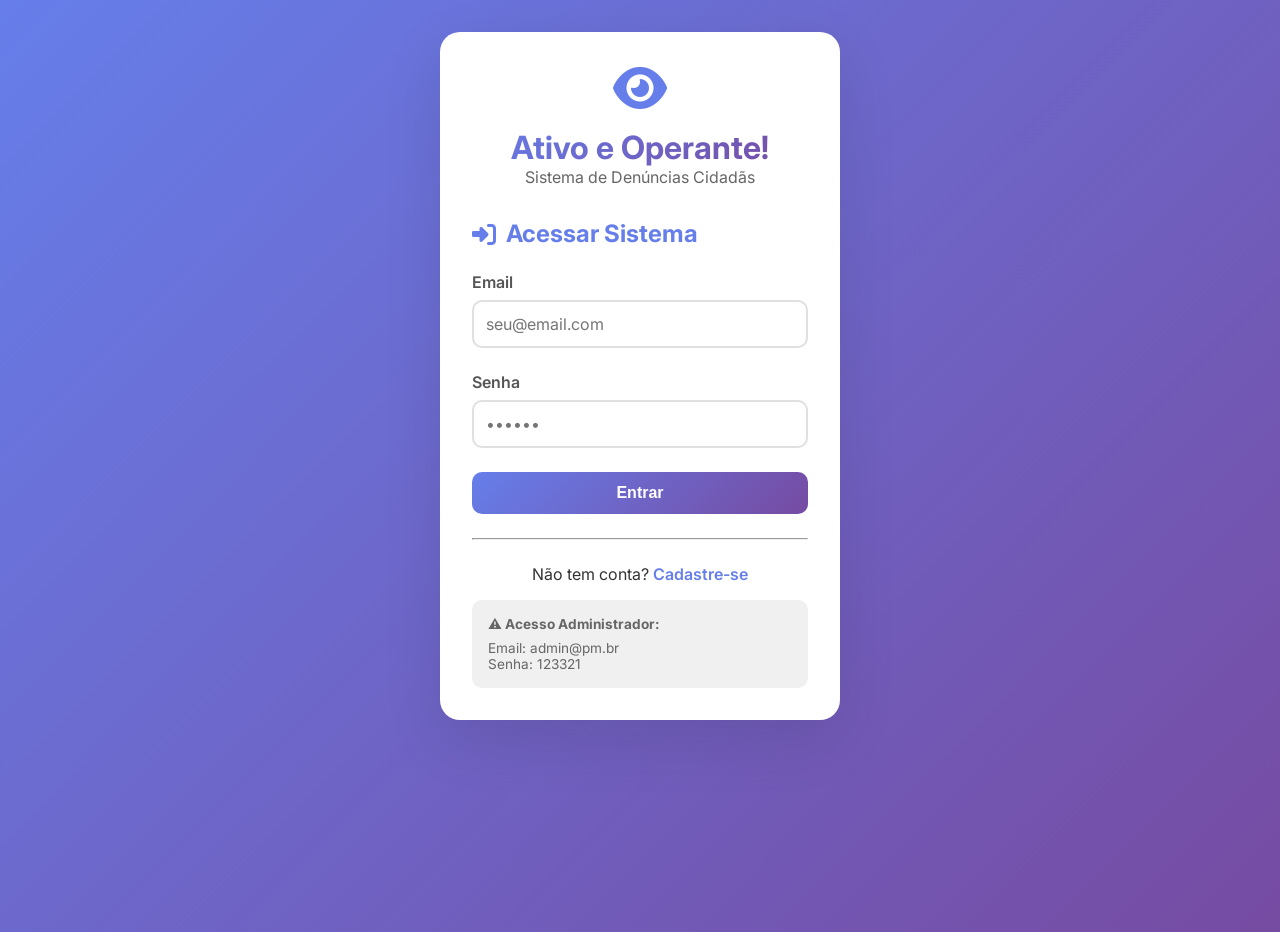
==== src/main/resources/static/admin.html @ 414731d9 "feat: criação do front bem cru, preciso de validações dos campos e adição de fotos ao cadastrar denú" ====
<!DOCTYPE html>
<html lang="pt-BR">
<head>
    <meta charset="UTF-8">
    <meta name="viewport" content="width=device-width, initial-scale=1.0">
    <title>Ativo e Operante! - Área Administrativa</title>
    <link href="https://fonts.googleapis.com/css2?family=Inter:wght@300;400;500;600;700;800&display=swap" rel="stylesheet">
    <link rel="stylesheet" href="https://cdnjs.cloudflare.com/ajax/libs/font-awesome/6.4.0/css/all.min.css">
    <link rel="stylesheet" href="css/style.css">
</head>
<body>
<div class="header">
    <div class="nav-container">
        <div class="logo">
            <i class="fas fa-eye"></i>
            <span>Ativo e Operante! - Administrador</span>
        </div>
        <div class="nav-links">
            <a onclick="mostrarSecaoAdmin('denuncias')">Denúncias</a>
            <a onclick="mostrarSecaoAdmin('orgaos')">Órgãos</a>
            <a onclick="mostrarSecaoAdmin('tipos')">Tipos de Problemas</a>
            <button class="btn-logout" onclick="logout()">Sair</button>
        </div>
    </div>
</div>

<div class="container">
    <div id="globalAlert" class="alert"></div>
    <div id="loading" class="loading hidden"><i class="fas fa-spinner"></i> Carregando...</div>

    <!-- Estatísticas -->
    <div class="stats-grid" id="statsGrid"></div>

    <!-- Todas Denúncias -->
    <div id="secaoAdminDenuncias" class="secao-admin">
        <div class="card">
            <h2><i class="fas fa-database"></i> Todas as Denúncias</h2>
            <div id="todasDenunciasList"></div>
        </div>
    </div>

    <!-- Órgãos -->
    <div id="secaoAdminOrgaos" class="secao-admin hidden">
        <div class="card">
            <h2><i class="fas fa-building"></i> Gerenciar Órgãos</h2>
            <form id="formOrgao">
                <div class="form-group">
                    <label>Nome do Órgão</label>
                    <input type="text" id="orgaoNome" required>
                </div>
                <button type="submit" class="btn-primary">Adicionar Órgão</button>
            </form>
            <hr style="margin: 2rem 0;">
            <div id="orgaosList"></div>
        </div>
    </div>

    <!-- Tipos de Problema -->
    <div id="secaoAdminTipos" class="secao-admin hidden">
        <div class="card">
            <h2><i class="fas fa-tags"></i> Gerenciar Tipos de Problema</h2>
            <form id="formTipo">
                <div class="form-group">
                    <label>Nome do Tipo</label>
                    <input type="text" id="tipoNome" required>
                </div>
                <button type="submit" class="btn-primary">Adicionar Tipo</button>
            </form>
            <hr style="margin: 2rem 0;">
            <div id="tiposList"></div>
        </div>
    </div>
</div>

<script src="js/utils.js"></script>
<script src="js/api.js"></script>
<script src="js/auth.js"></script>
<script src="js/admin.js"></script>
<script>
    // Verificar autenticação
    const savedToken = localStorage.getItem('token');
    const savedEmail = localStorage.getItem('userEmail');

    if (!savedToken || !savedEmail) {
        window.location.href = 'index.html';
    } else if (savedEmail !== 'admin@pm.br') {
        window.location.href = 'cidadao.html';
    } else {
        authToken = savedToken;
        userEmail = savedEmail;
        userNivel = 'administrador';
        carregarDashboardAdmin();
    }
</script>
</body>
</html>
---- src/main/resources/static/css/style.css ----
* {
    margin: 0;
    padding: 0;
    box-sizing: border-box;
}

body {
    font-family: 'Inter', sans-serif;
    background: linear-gradient(135deg, #667eea 0%, #764ba2 100%);
    min-height: 100vh;
    color: #333;
}

/* Header */
.header {
    background: white;
    box-shadow: 0 2px 10px rgba(0,0,0,0.1);
    position: sticky;
    top: 0;
    z-index: 1000;
}

.nav-container {
    max-width: 1200px;
    margin: 0 auto;
    padding: 1rem 2rem;
    display: flex;
    justify-content: space-between;
    align-items: center;
}

.logo {
    display: flex;
    align-items: center;
    gap: 10px;
    font-size: 1.5rem;
    font-weight: 800;
    background: linear-gradient(135deg, #667eea 0%, #764ba2 100%);
    -webkit-background-clip: text;
    -webkit-text-fill-color: transparent;
    background-clip: text;
}

.logo i {
    font-size: 2rem;
    background: none;
    -webkit-text-fill-color: #667eea;
}

.nav-links {
    display: flex;
    gap: 2rem;
    align-items: center;
}

.nav-links a {
    text-decoration: none;
    color: #666;
    font-weight: 500;
    transition: color 0.3s;
    cursor: pointer;
}

.nav-links a:hover {
    color: #667eea;
}

.btn-logout {
    background: #f44336;
    color: white;
    border: none;
    padding: 0.5rem 1rem;
    border-radius: 8px;
    cursor: pointer;
    font-weight: 600;
    transition: transform 0.2s;
}

.btn-logout:hover {
    transform: translateY(-2px);
}

/* Container Principal */
.container {
    max-width: 1200px;
    margin: 2rem auto;
    padding: 0 2rem;
}

/* Cards e Forms */
.card {
    background: white;
    border-radius: 20px;
    padding: 2rem;
    box-shadow: 0 20px 60px rgba(0,0,0,0.1);
    margin-bottom: 2rem;
}

.card h2 {
    color: #667eea;
    margin-bottom: 1.5rem;
    display: flex;
    align-items: center;
    gap: 10px;
}

.form-group {
    margin-bottom: 1.5rem;
}

label {
    display: block;
    margin-bottom: 0.5rem;
    font-weight: 600;
    color: #555;
}

input, select, textarea {
    width: 100%;
    padding: 0.75rem;
    border: 2px solid #e0e0e0;
    border-radius: 10px;
    font-size: 1rem;
    transition: border-color 0.3s;
    font-family: 'Inter', sans-serif;
}

input:focus, select:focus, textarea:focus {
    outline: none;
    border-color: #667eea;
}

textarea {
    resize: vertical;
    min-height: 100px;
}

.btn-primary {
    background: linear-gradient(135deg, #667eea 0%, #764ba2 100%);
    color: white;
    border: none;
    padding: 0.75rem 1.5rem;
    border-radius: 10px;
    font-size: 1rem;
    font-weight: 600;
    cursor: pointer;
    transition: transform 0.2s;
}

.btn-primary:hover {
    transform: translateY(-2px);
}

.btn-danger {
    background: #f44336;
    color: white;
    border: none;
    padding: 0.5rem 1rem;
    border-radius: 8px;
    cursor: pointer;
    font-size: 0.9rem;
    transition: transform 0.2s;
}

.btn-danger:hover {
    transform: translateY(-2px);
}

.btn-info {
    background: #2196F3;
    color: white;
    border: none;
    padding: 0.5rem 1rem;
    border-radius: 8px;
    cursor: pointer;
    font-size: 0.9rem;
    transition: transform 0.2s;
}

.btn-info:hover {
    transform: translateY(-2px);
}

.btn-secondary {
    background: #6c757d;
    color: white;
    border: none;
    padding: 0.5rem 1rem;
    border-radius: 8px;
    cursor: pointer;
    font-size: 0.9rem;
    transition: transform 0.2s;
}

/* Grid de Denúncias */
.denuncias-grid {
    display: grid;
    grid-template-columns: repeat(auto-fill, minmax(350px, 1fr));
    gap: 1.5rem;
    margin-top: 1rem;
}

.denuncia-card {
    background: #f8f9fa;
    border-radius: 15px;
    padding: 1.5rem;
    border-left: 5px solid #667eea;
    transition: transform 0.3s;
}

.denuncia-card:hover {
    transform: translateY(-5px);
    box-shadow: 0 10px 30px rgba(0,0,0,0.1);
}

.urgencia {
    display: inline-block;
    padding: 0.25rem 0.75rem;
    border-radius: 20px;
    font-size: 0.85rem;
    font-weight: 600;
    margin-bottom: 1rem;
}

.urgencia-1 { background: #4caf50; color: white; }
.urgencia-2 { background: #8bc34a; color: white; }
.urgencia-3 { background: #ffc107; color: #333; }
.urgencia-4 { background: #ff9800; color: white; }
.urgencia-5 { background: #f44336; color: white; }

.denuncia-titulo {
    font-size: 1.2rem;
    font-weight: 700;
    margin-bottom: 0.5rem;
    color: #333;
}

.denuncia-descricao {
    color: #666;
    margin-bottom: 1rem;
    line-height: 1.5;
}

.denuncia-meta {
    font-size: 0.85rem;
    color: #999;
    margin-top: 1rem;
    padding-top: 1rem;
    border-top: 1px solid #e0e0e0;
}

.feedback {
    background: #e3f2fd;
    padding: 0.75rem;
    border-radius: 10px;
    margin-top: 1rem;
    font-size: 0.9rem;
    border-left: 3px solid #2196F3;
}

/* Alertas */
.alert {
    padding: 1rem;
    border-radius: 10px;
    margin-bottom: 1rem;
    display: none;
    animation: slideIn 0.3s ease;
}

@keyframes slideIn {
    from {
        transform: translateY(-20px);
        opacity: 0;
    }
    to {
        transform: translateY(0);
        opacity: 1;
    }
}

.alert-success {
    background: #d4edda;
    color: #155724;
    border: 1px solid #c3e6cb;
}

.alert-error {
    background: #f8d7da;
    color: #721c24;
    border: 1px solid #f5c6cb;
}

/* Modal */
.modal {
    display: none;
    position: fixed;
    top: 0;
    left: 0;
    width: 100%;
    height: 100%;
    background: rgba(0,0,0,0.5);
    z-index: 2000;
    justify-content: center;
    align-items: center;
    animation: fadeIn 0.3s ease;
}

@keyframes fadeIn {
    from { opacity: 0; }
    to { opacity: 1; }
}

.modal-content {
    background: white;
    padding: 2rem;
    border-radius: 20px;
    max-width: 500px;
    width: 90%;
    animation: slideUp 0.3s ease;
}

@keyframes slideUp {
    from {
        transform: translateY(50px);
        opacity: 0;
    }
    to {
        transform: translateY(0);
        opacity: 1;
    }
}

.modal-content h3 {
    margin-bottom: 1rem;
    color: #667eea;
}

.modal-buttons {
    display: flex;
    gap: 1rem;
    margin-top: 1rem;
}

/* Tabs */
.tabs {
    display: flex;
    gap: 1rem;
    border-bottom: 2px solid #e0e0e0;
    margin-bottom: 2rem;
}

.tab {
    padding: 0.75rem 1.5rem;
    cursor: pointer;
    border: none;
    background: none;
    font-weight: 600;
    color: #666;
    transition: all 0.3s;
}

.tab.active {
    color: #667eea;
    border-bottom: 2px solid #667eea;
    margin-bottom: -2px;
}

/* Loading */
.loading {
    text-align: center;
    padding: 2rem;
}

.loading i {
    font-size: 2rem;
    color: #667eea;
    animation: spin 1s linear infinite;
}

@keyframes spin {
    from { transform: rotate(0deg); }
    to { transform: rotate(360deg); }
}

.hidden {
    display: none;
}

/* Range Input */
input[type="range"] {
    width: calc(100% - 50px);
    display: inline-block;
    margin-right: 10px;
}

#urgenciaValue {
    display: inline-block;
    width: 40px;
    text-align: center;
    font-weight: bold;
    color: #667eea;
}

/* Responsive */
@media (max-width: 768px) {
    .nav-container {
        flex-direction: column;
        gap: 1rem;
    }

    .denuncias-grid {
        grid-template-columns: 1fr;
    }

    .tabs {
        flex-wrap: wrap;
    }

    .container {
        padding: 0 1rem;
    }
}

/* Stats Cards */
.stats-grid {
    display: grid;
    grid-template-columns: repeat(auto-fit, minmax(200px, 1fr));
    gap: 1rem;
    margin-bottom: 2rem;
}

.stat-card {
    background: linear-gradient(135deg, #667eea 0%, #764ba2 100%);
    color: white;
    padding: 1.5rem;
    border-radius: 15px;
    text-align: center;
}

.stat-card i {
    font-size: 2rem;
    margin-bottom: 0.5rem;
}

.stat-card .number {
    font-size: 2rem;
    font-weight: bold;
}

.stat-card .label {
    font-size: 0.9rem;
    opacity: 0.9;
}

/* Empty State */
.empty-state {
    text-align: center;
    padding: 3rem;
    color: #999;
}

.empty-state i {
    font-size: 4rem;
    margin-bottom: 1rem;
}
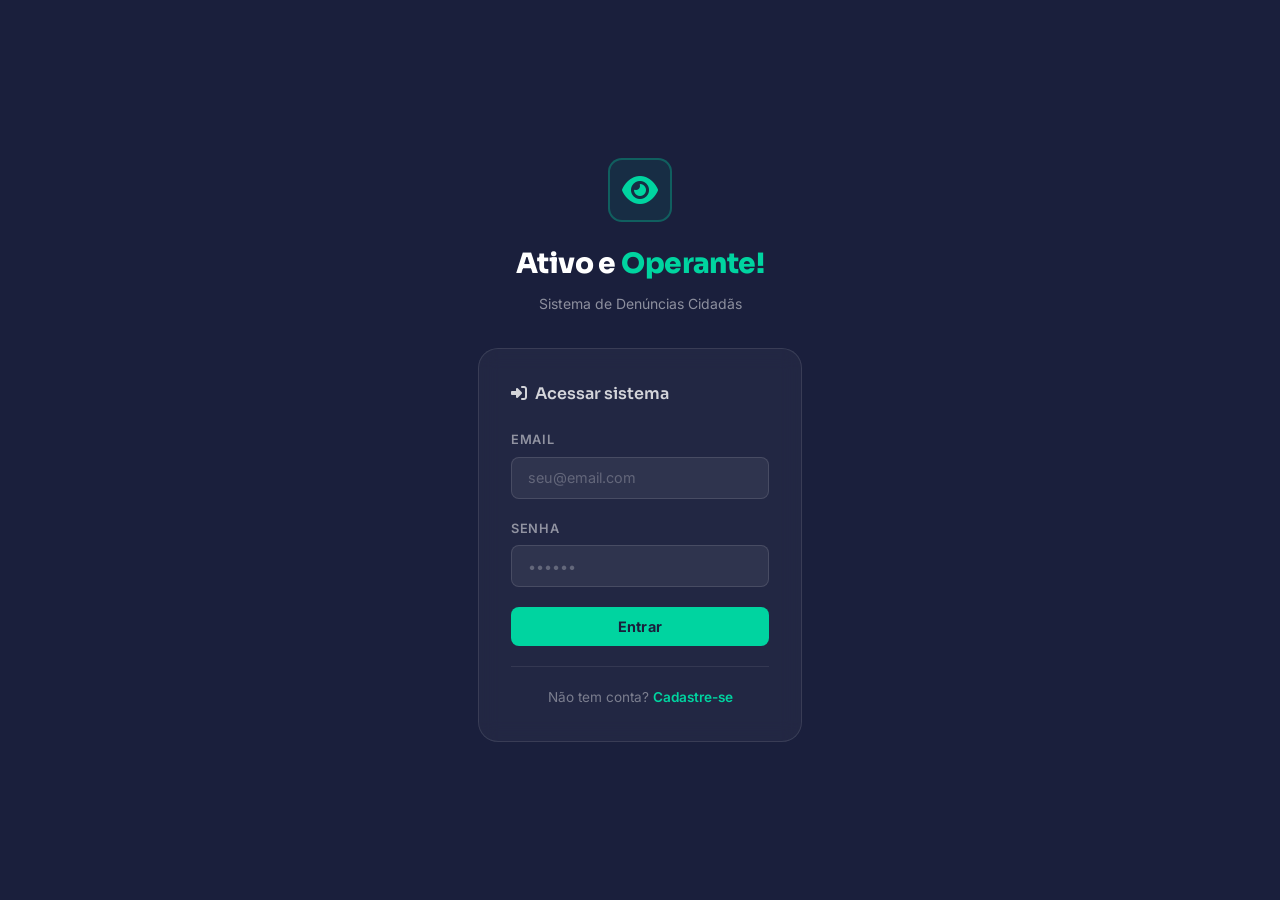
==== commit 7aeb0bb9: "style: refinando o css e html do projeto" ====
--- a/src/main/resources/static/admin.html
+++ b/src/main/resources/static/admin.html
@@ -3,8 +3,8 @@
 <head>
     <meta charset="UTF-8">
     <meta name="viewport" content="width=device-width, initial-scale=1.0">
-    <title>Ativo e Operante! - Área Administrativa</title>
-    <link href="https://fonts.googleapis.com/css2?family=Inter:wght@300;400;500;600;700;800&display=swap" rel="stylesheet">
+    <title>Ativo e Operante! — Administração</title>
+    <link href="https://fonts.googleapis.com/css2?family=Sora:wght@400;600;700;800&family=Inter:wght@300;400;500;600&display=swap" rel="stylesheet">
     <link rel="stylesheet" href="https://cdnjs.cloudflare.com/ajax/libs/font-awesome/6.4.0/css/all.min.css">
     <link rel="stylesheet" href="css/style.css">
 </head>
@@ -13,20 +13,20 @@
     <div class="nav-container">
         <div class="logo">
             <i class="fas fa-eye"></i>
-            <span>Ativo e Operante! - Administrador</span>
+            <span>Ativo e <em>Operante!</em> <span style="font-size:.7rem;font-weight:400;color:rgba(0,212,160,.6);margin-left:4px">ADMIN</span></span>
         </div>
         <div class="nav-links">
-            <a onclick="mostrarSecaoAdmin('denuncias')">Denúncias</a>
-            <a onclick="mostrarSecaoAdmin('orgaos')">Órgãos</a>
-            <a onclick="mostrarSecaoAdmin('tipos')">Tipos de Problemas</a>
-            <button class="btn-logout" onclick="logout()">Sair</button>
+            <a onclick="mostrarSecaoAdmin('denuncias')"><i class="fas fa-database" style="margin-right:5px;font-size:.75rem"></i>Denúncias</a>
+            <a onclick="mostrarSecaoAdmin('orgaos')"><i class="fas fa-building" style="margin-right:5px;font-size:.75rem"></i>Órgãos</a>
+            <a onclick="mostrarSecaoAdmin('tipos')"><i class="fas fa-tags" style="margin-right:5px;font-size:.75rem"></i>Tipos</a>
+            <button class="btn-logout" onclick="logout()"><i class="fas fa-sign-out-alt" style="margin-right:5px"></i>Sair</button>
         </div>
     </div>
 </div>
 
 <div class="container">
     <div id="globalAlert" class="alert"></div>
-    <div id="loading" class="loading hidden"><i class="fas fa-spinner"></i> Carregando...</div>
+    <div id="loading" class="loading hidden"><i class="fas fa-spinner"></i><span>Carregando...</span></div>
 
     <!-- Estatísticas -->
     <div class="stats-grid" id="statsGrid"></div>
@@ -34,7 +34,7 @@
     <!-- Todas Denúncias -->
     <div id="secaoAdminDenuncias" class="secao-admin">
         <div class="card">
-            <h2><i class="fas fa-database"></i> Todas as Denúncias</h2>
+            <h2><i class="fas fa-database"></i> Todas as denúncias</h2>
             <div id="todasDenunciasList"></div>
         </div>
     </div>
@@ -42,15 +42,15 @@
     <!-- Órgãos -->
     <div id="secaoAdminOrgaos" class="secao-admin hidden">
         <div class="card">
-            <h2><i class="fas fa-building"></i> Gerenciar Órgãos</h2>
+            <h2><i class="fas fa-building"></i> Gerenciar órgãos</h2>
             <form id="formOrgao">
                 <div class="form-group">
-                    <label>Nome do Órgão</label>
-                    <input type="text" id="orgaoNome" required>
+                    <label>Nome do órgão</label>
+                    <input type="text" id="orgaoNome" placeholder="Ex: Secretaria de Infraestrutura" required>
                 </div>
-                <button type="submit" class="btn-primary">Adicionar Órgão</button>
+                <button type="submit" class="btn-primary"><i class="fas fa-plus" style="margin-right:7px"></i>Adicionar órgão</button>
             </form>
-            <hr style="margin: 2rem 0;">
+            <hr style="margin: 1.5rem 0;">
             <div id="orgaosList"></div>
         </div>
     </div>
@@ -58,15 +58,15 @@
     <!-- Tipos de Problema -->
     <div id="secaoAdminTipos" class="secao-admin hidden">
         <div class="card">
-            <h2><i class="fas fa-tags"></i> Gerenciar Tipos de Problema</h2>
+            <h2><i class="fas fa-tags"></i> Gerenciar tipos de problema</h2>
             <form id="formTipo">
                 <div class="form-group">
-                    <label>Nome do Tipo</label>
-                    <input type="text" id="tipoNome" required>
+                    <label>Nome do tipo</label>
+                    <input type="text" id="tipoNome" placeholder="Ex: Iluminação pública, Buraco na via..." required>
                 </div>
-                <button type="submit" class="btn-primary">Adicionar Tipo</button>
+                <button type="submit" class="btn-primary"><i class="fas fa-plus" style="margin-right:7px"></i>Adicionar tipo</button>
             </form>
-            <hr style="margin: 2rem 0;">
+            <hr style="margin: 1.5rem 0;">
             <div id="tiposList"></div>
         </div>
     </div>
@@ -77,7 +77,6 @@
 <script src="js/auth.js"></script>
 <script src="js/admin.js"></script>
 <script>
-    // Verificar autenticação
     const savedToken = localStorage.getItem('token');
     const savedEmail = localStorage.getItem('userEmail');
 
--- a/src/main/resources/static/css/style.css
+++ b/src/main/resources/static/css/style.css
@@ -1,465 +1,719 @@
-* {
-    margin: 0;
-    padding: 0;
-    box-sizing: border-box;
-}
+@import url('https://fonts.googleapis.com/css2?family=Sora:wght@400;600;700;800&family=Inter:wght@300;400;500;600&display=swap');
+
+/* ── Reset & Base ── */
+*, *::before, *::after { margin: 0; padding: 0; box-sizing: border-box; }
+
+:root {
+  --navy:      #1a1f3c;
+  --navy-mid:  #252b4a;
+  --navy-soft: #2e3660;
+  --accent:    #00d4a0;
+  --accent-dim:#00b389;
+  --accent-bg: rgba(0, 212, 160, 0.08);
+  --text-1:    #0f1123;
+  --text-2:    #4a5068;
+  --text-3:    #8b90a7;
+  --surface:   #ffffff;
+  --surface-2: #f5f6fa;
+  --surface-3: #eef0f8;
+  --border:    #e2e4f0;
+  --red:       #f04438;
+  --orange:    #f79009;
+  --yellow:    #eacd47;
+  --green-mid: #12b76a;
+  --blue:      #2e6ee6;
+  --radius-sm: 8px;
+  --radius-md: 14px;
+  --radius-lg: 20px;
+  --shadow-sm: 0 1px 4px rgba(26,31,60,.06);
+  --shadow-md: 0 4px 20px rgba(26,31,60,.10);
+  --shadow-lg: 0 12px 48px rgba(26,31,60,.14);
+}
+
+html { scroll-behavior: smooth; }
 
 body {
-    font-family: 'Inter', sans-serif;
-    background: linear-gradient(135deg, #667eea 0%, #764ba2 100%);
-    min-height: 100vh;
-    color: #333;
-}
-
-/* Header */
+  font-family: 'Inter', sans-serif;
+  background: var(--surface-2);
+  color: var(--text-1);
+  min-height: 100vh;
+  font-size: 15px;
+  line-height: 1.6;
+}
+
+/* ── Header ── */
 .header {
-    background: white;
-    box-shadow: 0 2px 10px rgba(0,0,0,0.1);
-    position: sticky;
-    top: 0;
-    z-index: 1000;
+  background: var(--navy);
+  position: sticky;
+  top: 0;
+  z-index: 1000;
+  border-bottom: 1px solid rgba(255,255,255,.06);
 }
 
 .nav-container {
-    max-width: 1200px;
-    margin: 0 auto;
-    padding: 1rem 2rem;
-    display: flex;
-    justify-content: space-between;
-    align-items: center;
+  max-width: 1200px;
+  margin: 0 auto;
+  padding: .9rem 2rem;
+  display: flex;
+  justify-content: space-between;
+  align-items: center;
 }
 
 .logo {
-    display: flex;
-    align-items: center;
-    gap: 10px;
-    font-size: 1.5rem;
-    font-weight: 800;
-    background: linear-gradient(135deg, #667eea 0%, #764ba2 100%);
-    -webkit-background-clip: text;
-    -webkit-text-fill-color: transparent;
-    background-clip: text;
+  display: flex;
+  align-items: center;
+  gap: 10px;
+  font-family: 'Sora', sans-serif;
+  font-size: 1.15rem;
+  font-weight: 700;
+  color: #fff;
+  letter-spacing: -.01em;
 }
 
 .logo i {
-    font-size: 2rem;
-    background: none;
-    -webkit-text-fill-color: #667eea;
+  color: var(--accent);
+  font-size: 1.4rem;
+}
+
+.logo span em {
+  font-style: normal;
+  color: var(--accent);
 }
 
 .nav-links {
-    display: flex;
-    gap: 2rem;
-    align-items: center;
+  display: flex;
+  gap: .25rem;
+  align-items: center;
 }
 
 .nav-links a {
-    text-decoration: none;
-    color: #666;
-    font-weight: 500;
-    transition: color 0.3s;
-    cursor: pointer;
+  text-decoration: none;
+  color: rgba(255,255,255,.65);
+  font-size: .875rem;
+  font-weight: 500;
+  padding: .45rem .9rem;
+  border-radius: var(--radius-sm);
+  cursor: pointer;
+  transition: color .2s, background .2s;
 }
 
 .nav-links a:hover {
-    color: #667eea;
+  color: #fff;
+  background: rgba(255,255,255,.08);
 }
 
 .btn-logout {
-    background: #f44336;
-    color: white;
-    border: none;
-    padding: 0.5rem 1rem;
-    border-radius: 8px;
-    cursor: pointer;
-    font-weight: 600;
-    transition: transform 0.2s;
+  background: transparent;
+  color: rgba(255,255,255,.55);
+  border: 1px solid rgba(255,255,255,.18);
+  padding: .4rem 1rem;
+  border-radius: var(--radius-sm);
+  cursor: pointer;
+  font-size: .875rem;
+  font-weight: 500;
+  transition: all .2s;
+  margin-left: .5rem;
 }
 
 .btn-logout:hover {
-    transform: translateY(-2px);
-}
-
-/* Container Principal */
+  background: rgba(240,68,56,.15);
+  border-color: rgba(240,68,56,.4);
+  color: #fca5a5;
+}
+
+/* ── Page wrapper ── */
 .container {
-    max-width: 1200px;
-    margin: 2rem auto;
-    padding: 0 2rem;
-}
-
-/* Cards e Forms */
+  max-width: 1200px;
+  margin: 0 auto;
+  padding: 2rem 2rem 4rem;
+}
+
+/* ── Cards ── */
 .card {
-    background: white;
-    border-radius: 20px;
-    padding: 2rem;
-    box-shadow: 0 20px 60px rgba(0,0,0,0.1);
-    margin-bottom: 2rem;
+  background: var(--surface);
+  border-radius: var(--radius-lg);
+  padding: 2rem;
+  box-shadow: var(--shadow-md);
+  border: 1px solid var(--border);
+  margin-bottom: 1.5rem;
 }
 
 .card h2 {
-    color: #667eea;
-    margin-bottom: 1.5rem;
-    display: flex;
-    align-items: center;
-    gap: 10px;
-}
-
-.form-group {
-    margin-bottom: 1.5rem;
-}
+  font-family: 'Sora', sans-serif;
+  font-size: 1.15rem;
+  font-weight: 700;
+  color: var(--navy);
+  margin-bottom: 1.5rem;
+  display: flex;
+  align-items: center;
+  gap: 10px;
+}
+
+.card h2 i { color: var(--accent); }
+
+/* ── Forms ── */
+.form-group { margin-bottom: 1.25rem; }
 
 label {
-    display: block;
-    margin-bottom: 0.5rem;
-    font-weight: 600;
-    color: #555;
+  display: block;
+  margin-bottom: .4rem;
+  font-size: .8rem;
+  font-weight: 600;
+  color: var(--text-2);
+  text-transform: uppercase;
+  letter-spacing: .05em;
 }
 
 input, select, textarea {
-    width: 100%;
-    padding: 0.75rem;
-    border: 2px solid #e0e0e0;
-    border-radius: 10px;
-    font-size: 1rem;
-    transition: border-color 0.3s;
-    font-family: 'Inter', sans-serif;
+  width: 100%;
+  padding: .7rem 1rem;
+  border: 1.5px solid var(--border);
+  border-radius: var(--radius-sm);
+  font-size: .9rem;
+  font-family: 'Inter', sans-serif;
+  color: var(--text-1);
+  background: var(--surface);
+  transition: border-color .2s, box-shadow .2s;
 }
 
 input:focus, select:focus, textarea:focus {
-    outline: none;
-    border-color: #667eea;
+  outline: none;
+  border-color: var(--accent);
+  box-shadow: 0 0 0 3px rgba(0,212,160,.12);
 }
 
 textarea {
-    resize: vertical;
-    min-height: 100px;
-}
-
+  resize: vertical;
+  min-height: 100px;
+}
+
+input[type="file"] {
+  padding: .55rem .8rem;
+  background: var(--surface-2);
+  cursor: pointer;
+}
+
+/* ── Buttons ── */
 .btn-primary {
-    background: linear-gradient(135deg, #667eea 0%, #764ba2 100%);
-    color: white;
-    border: none;
-    padding: 0.75rem 1.5rem;
-    border-radius: 10px;
-    font-size: 1rem;
-    font-weight: 600;
-    cursor: pointer;
-    transition: transform 0.2s;
+  background: var(--accent);
+  color: var(--navy);
+  border: none;
+  padding: .7rem 1.5rem;
+  border-radius: var(--radius-sm);
+  font-size: .9rem;
+  font-weight: 700;
+  font-family: 'Inter', sans-serif;
+  cursor: pointer;
+  transition: background .2s, transform .15s, box-shadow .2s;
+  letter-spacing: .01em;
 }
 
 .btn-primary:hover {
-    transform: translateY(-2px);
+  background: var(--accent-dim);
+  transform: translateY(-1px);
+  box-shadow: 0 4px 14px rgba(0,212,160,.35);
 }
 
 .btn-danger {
-    background: #f44336;
-    color: white;
-    border: none;
-    padding: 0.5rem 1rem;
-    border-radius: 8px;
-    cursor: pointer;
-    font-size: 0.9rem;
-    transition: transform 0.2s;
+  background: transparent;
+  color: var(--red);
+  border: 1.5px solid rgba(240,68,56,.3);
+  padding: .45rem 1rem;
+  border-radius: var(--radius-sm);
+  cursor: pointer;
+  font-size: .85rem;
+  font-weight: 600;
+  font-family: 'Inter', sans-serif;
+  transition: all .2s;
 }
 
 .btn-danger:hover {
-    transform: translateY(-2px);
+  background: rgba(240,68,56,.08);
+  border-color: var(--red);
 }
 
 .btn-info {
-    background: #2196F3;
-    color: white;
-    border: none;
-    padding: 0.5rem 1rem;
-    border-radius: 8px;
-    cursor: pointer;
-    font-size: 0.9rem;
-    transition: transform 0.2s;
+  background: transparent;
+  color: var(--blue);
+  border: 1.5px solid rgba(46,110,230,.3);
+  padding: .45rem 1rem;
+  border-radius: var(--radius-sm);
+  cursor: pointer;
+  font-size: .85rem;
+  font-weight: 600;
+  font-family: 'Inter', sans-serif;
+  transition: all .2s;
 }
 
 .btn-info:hover {
-    transform: translateY(-2px);
+  background: rgba(46,110,230,.08);
+  border-color: var(--blue);
 }
 
 .btn-secondary {
-    background: #6c757d;
-    color: white;
-    border: none;
-    padding: 0.5rem 1rem;
-    border-radius: 8px;
-    cursor: pointer;
-    font-size: 0.9rem;
-    transition: transform 0.2s;
-}
-
-/* Grid de Denúncias */
+  background: transparent;
+  color: var(--text-2);
+  border: 1.5px solid var(--border);
+  padding: .45rem 1rem;
+  border-radius: var(--radius-sm);
+  cursor: pointer;
+  font-size: .85rem;
+  font-weight: 600;
+  font-family: 'Inter', sans-serif;
+  transition: all .2s;
+}
+
+.btn-secondary:hover { background: var(--surface-2); }
+
+/* ── Urgência badges ── */
+.urgencia {
+  display: inline-flex;
+  align-items: center;
+  gap: 5px;
+  padding: .25rem .75rem;
+  border-radius: 99px;
+  font-size: .75rem;
+  font-weight: 700;
+  letter-spacing: .04em;
+  text-transform: uppercase;
+  margin-bottom: .75rem;
+}
+
+.urgencia::before {
+  content: '';
+  width: 6px;
+  height: 6px;
+  border-radius: 50%;
+  background: currentColor;
+  opacity: .7;
+}
+
+.urgencia-1 { background: rgba(18,183,106,.12); color: #0a7a48; }
+.urgencia-2 { background: rgba(18,183,106,.18); color: #0d9a59; }
+.urgencia-3 { background: rgba(247,144,9,.12);  color: #b45309; }
+.urgencia-4 { background: rgba(240,68,56,.12);  color: #c0392b; }
+.urgencia-5 { background: rgba(240,68,56,.2);   color: #991b1b; }
+
+/* ── Denuncia cards grid ── */
 .denuncias-grid {
-    display: grid;
-    grid-template-columns: repeat(auto-fill, minmax(350px, 1fr));
-    gap: 1.5rem;
-    margin-top: 1rem;
+  display: grid;
+  grid-template-columns: repeat(auto-fill, minmax(340px, 1fr));
+  gap: 1.25rem;
+  margin-top: 1rem;
 }
 
 .denuncia-card {
-    background: #f8f9fa;
-    border-radius: 15px;
-    padding: 1.5rem;
-    border-left: 5px solid #667eea;
-    transition: transform 0.3s;
+  background: var(--surface);
+  border-radius: var(--radius-md);
+  padding: 1.4rem 1.4rem 1.4rem 1.6rem;
+  border: 1px solid var(--border);
+  border-left: 4px solid var(--accent);
+  box-shadow: var(--shadow-sm);
+  transition: transform .25s, box-shadow .25s;
 }
 
 .denuncia-card:hover {
-    transform: translateY(-5px);
-    box-shadow: 0 10px 30px rgba(0,0,0,0.1);
-}
-
-.urgencia {
-    display: inline-block;
-    padding: 0.25rem 0.75rem;
-    border-radius: 20px;
-    font-size: 0.85rem;
-    font-weight: 600;
-    margin-bottom: 1rem;
-}
-
-.urgencia-1 { background: #4caf50; color: white; }
-.urgencia-2 { background: #8bc34a; color: white; }
-.urgencia-3 { background: #ffc107; color: #333; }
-.urgencia-4 { background: #ff9800; color: white; }
-.urgencia-5 { background: #f44336; color: white; }
+  transform: translateY(-3px);
+  box-shadow: var(--shadow-md);
+}
 
 .denuncia-titulo {
-    font-size: 1.2rem;
-    font-weight: 700;
-    margin-bottom: 0.5rem;
-    color: #333;
+  font-family: 'Sora', sans-serif;
+  font-size: 1rem;
+  font-weight: 700;
+  margin-bottom: .35rem;
+  color: var(--navy);
+  line-height: 1.35;
 }
 
 .denuncia-descricao {
-    color: #666;
-    margin-bottom: 1rem;
-    line-height: 1.5;
+  color: var(--text-2);
+  font-size: .875rem;
+  line-height: 1.6;
+  margin-bottom: .75rem;
 }
 
 .denuncia-meta {
-    font-size: 0.85rem;
-    color: #999;
-    margin-top: 1rem;
-    padding-top: 1rem;
-    border-top: 1px solid #e0e0e0;
-}
+  font-size: .78rem;
+  color: var(--text-3);
+  margin-top: .75rem;
+  padding-top: .75rem;
+  border-top: 1px solid var(--surface-3);
+  display: flex;
+  flex-wrap: wrap;
+  gap: .5rem 1.25rem;
+}
+
+.denuncia-meta div strong { color: var(--text-2); }
+
+.denuncia-foto {
+  margin-top: .75rem;
+  border-radius: var(--radius-sm);
+  overflow: hidden;
+}
+
+.denuncia-foto img {
+  width: 100%;
+  max-height: 160px;
+  object-fit: cover;
+  border-radius: var(--radius-sm);
+  cursor: pointer;
+  transition: opacity .2s;
+}
+
+.denuncia-foto img:hover { opacity: .88; }
 
 .feedback {
-    background: #e3f2fd;
-    padding: 0.75rem;
-    border-radius: 10px;
-    margin-top: 1rem;
-    font-size: 0.9rem;
-    border-left: 3px solid #2196F3;
-}
-
-/* Alertas */
+  background: rgba(46,110,230,.06);
+  border: 1px solid rgba(46,110,230,.15);
+  border-left: 3px solid var(--blue);
+  padding: .75rem 1rem;
+  border-radius: var(--radius-sm);
+  margin-top: .75rem;
+  font-size: .85rem;
+  color: var(--text-2);
+}
+
+.feedback strong { color: var(--blue); }
+.feedback p { margin-top: .25rem; }
+.feedback small { color: var(--text-3); font-size: .75rem; }
+
+/* ── Stats grid ── */
+.stats-grid {
+  display: grid;
+  grid-template-columns: repeat(auto-fit, minmax(200px, 1fr));
+  gap: 1rem;
+  margin-bottom: 1.5rem;
+}
+
+.stat-card {
+  background: var(--navy);
+  color: white;
+  padding: 1.5rem;
+  border-radius: var(--radius-md);
+  position: relative;
+  overflow: hidden;
+}
+
+.stat-card::after {
+  content: '';
+  position: absolute;
+  top: -20px;
+  right: -20px;
+  width: 80px;
+  height: 80px;
+  border-radius: 50%;
+  background: rgba(0,212,160,.12);
+}
+
+.stat-card i {
+  font-size: 1.4rem;
+  margin-bottom: .5rem;
+  display: block;
+  color: var(--accent);
+}
+
+.stat-card .number {
+  font-family: 'Sora', sans-serif;
+  font-size: 2.25rem;
+  font-weight: 800;
+  line-height: 1;
+  margin-bottom: .25rem;
+}
+
+.stat-card .label {
+  font-size: .8rem;
+  opacity: .65;
+  font-weight: 500;
+  text-transform: uppercase;
+  letter-spacing: .04em;
+}
+
+/* ── Alerts ── */
 .alert {
-    padding: 1rem;
-    border-radius: 10px;
-    margin-bottom: 1rem;
-    display: none;
-    animation: slideIn 0.3s ease;
+  padding: .85rem 1.1rem;
+  border-radius: var(--radius-sm);
+  margin-bottom: 1rem;
+  display: none;
+  font-size: .875rem;
+  font-weight: 500;
+  animation: slideIn .25s ease;
 }
 
 @keyframes slideIn {
-    from {
-        transform: translateY(-20px);
-        opacity: 0;
-    }
-    to {
-        transform: translateY(0);
-        opacity: 1;
-    }
+  from { transform: translateY(-10px); opacity: 0; }
+  to   { transform: translateY(0);     opacity: 1; }
 }
 
 .alert-success {
-    background: #d4edda;
-    color: #155724;
-    border: 1px solid #c3e6cb;
+  background: rgba(18,183,106,.1);
+  color: #0a7a48;
+  border: 1px solid rgba(18,183,106,.25);
 }
 
 .alert-error {
-    background: #f8d7da;
-    color: #721c24;
-    border: 1px solid #f5c6cb;
-}
-
-/* Modal */
+  background: rgba(240,68,56,.08);
+  color: #991b1b;
+  border: 1px solid rgba(240,68,56,.2);
+}
+
+/* ── Modal ── */
 .modal {
-    display: none;
-    position: fixed;
-    top: 0;
-    left: 0;
-    width: 100%;
-    height: 100%;
-    background: rgba(0,0,0,0.5);
-    z-index: 2000;
-    justify-content: center;
-    align-items: center;
-    animation: fadeIn 0.3s ease;
-}
-
-@keyframes fadeIn {
-    from { opacity: 0; }
-    to { opacity: 1; }
-}
+  display: none;
+  position: fixed;
+  inset: 0;
+  background: rgba(15,17,35,.55);
+  backdrop-filter: blur(4px);
+  z-index: 2000;
+  justify-content: center;
+  align-items: center;
+  animation: fadeIn .2s ease;
+}
+
+@keyframes fadeIn { from { opacity: 0; } to { opacity: 1; } }
 
 .modal-content {
-    background: white;
-    padding: 2rem;
-    border-radius: 20px;
-    max-width: 500px;
-    width: 90%;
-    animation: slideUp 0.3s ease;
+  background: var(--surface);
+  padding: 2rem;
+  border-radius: var(--radius-lg);
+  max-width: 480px;
+  width: 90%;
+  box-shadow: var(--shadow-lg);
+  animation: slideUp .25s ease;
 }
 
 @keyframes slideUp {
-    from {
-        transform: translateY(50px);
-        opacity: 0;
-    }
-    to {
-        transform: translateY(0);
-        opacity: 1;
-    }
+  from { transform: translateY(24px); opacity: 0; }
+  to   { transform: translateY(0);    opacity: 1; }
 }
 
 .modal-content h3 {
-    margin-bottom: 1rem;
-    color: #667eea;
-}
-
-.modal-buttons {
-    display: flex;
-    gap: 1rem;
-    margin-top: 1rem;
-}
-
-/* Tabs */
-.tabs {
-    display: flex;
-    gap: 1rem;
-    border-bottom: 2px solid #e0e0e0;
-    margin-bottom: 2rem;
-}
-
-.tab {
-    padding: 0.75rem 1.5rem;
-    cursor: pointer;
-    border: none;
-    background: none;
-    font-weight: 600;
-    color: #666;
-    transition: all 0.3s;
-}
-
-.tab.active {
-    color: #667eea;
-    border-bottom: 2px solid #667eea;
-    margin-bottom: -2px;
-}
-
-/* Loading */
+  font-family: 'Sora', sans-serif;
+  font-size: 1.1rem;
+  font-weight: 700;
+  color: var(--navy);
+  margin-bottom: 1.25rem;
+}
+
+.modal-buttons { display: flex; gap: .75rem; margin-top: 1rem; }
+
+/* ── Loading ── */
 .loading {
-    text-align: center;
-    padding: 2rem;
+  text-align: center;
+  padding: 2rem;
+  color: var(--text-3);
+  font-size: .875rem;
 }
 
 .loading i {
-    font-size: 2rem;
-    color: #667eea;
-    animation: spin 1s linear infinite;
-}
-
-@keyframes spin {
-    from { transform: rotate(0deg); }
-    to { transform: rotate(360deg); }
-}
-
-.hidden {
-    display: none;
-}
-
-/* Range Input */
+  font-size: 1.5rem;
+  color: var(--accent);
+  animation: spin .8s linear infinite;
+  display: block;
+  margin-bottom: .5rem;
+}
+
+@keyframes spin { to { transform: rotate(360deg); } }
+
+/* ── Range slider ── */
 input[type="range"] {
-    width: calc(100% - 50px);
-    display: inline-block;
-    margin-right: 10px;
+  -webkit-appearance: none;
+  appearance: none;
+  width: calc(100% - 50px);
+  height: 5px;
+  background: var(--surface-3);
+  border-radius: 99px;
+  border: none;
+  box-shadow: none;
+  display: inline-block;
+  margin-right: 10px;
+  padding: 0;
+  vertical-align: middle;
+}
+
+input[type="range"]::-webkit-slider-thumb {
+  -webkit-appearance: none;
+  width: 18px;
+  height: 18px;
+  border-radius: 50%;
+  background: var(--accent);
+  cursor: pointer;
+  box-shadow: 0 0 0 3px rgba(0,212,160,.2);
 }
 
 #urgenciaValue {
-    display: inline-block;
-    width: 40px;
-    text-align: center;
-    font-weight: bold;
-    color: #667eea;
-}
-
-/* Responsive */
+  display: inline-block;
+  width: 36px;
+  text-align: center;
+  font-weight: 700;
+  color: var(--accent);
+  font-size: 1rem;
+  vertical-align: middle;
+}
+
+/* ── Login page specifics ── */
+body.login-page {
+  background: var(--navy);
+  display: flex;
+  align-items: center;
+  justify-content: center;
+}
+
+body.login-page .container {
+  padding: 1.5rem;
+  display: flex;
+  flex-direction: column;
+  align-items: center;
+  justify-content: center;
+  min-height: 100vh;
+  margin: 0 auto;
+}
+
+.login-hero {
+  text-align: center;
+  margin-bottom: 2rem;
+  color: white;
+}
+
+.login-hero .brand-icon {
+  width: 64px;
+  height: 64px;
+  background: var(--accent-bg);
+  border: 2px solid rgba(0,212,160,.3);
+  border-radius: var(--radius-md);
+  display: inline-flex;
+  align-items: center;
+  justify-content: center;
+  margin-bottom: 1.25rem;
+}
+
+.login-hero .brand-icon i {
+  font-size: 2rem;
+  color: var(--accent);
+}
+
+.login-hero h1 {
+  font-family: 'Sora', sans-serif;
+  font-size: 1.75rem;
+  font-weight: 800;
+  letter-spacing: -.02em;
+  color: white;
+}
+
+.login-hero h1 span { color: var(--accent); }
+
+.login-hero p {
+  color: rgba(255,255,255,.5);
+  font-size: .875rem;
+  margin-top: .4rem;
+}
+
+.login-card {
+  background: rgba(255,255,255,.04);
+  border: 1px solid rgba(255,255,255,.1);
+  border-radius: var(--radius-lg);
+  padding: 2rem;
+  width: 100%;
+  max-width: 400px;
+  backdrop-filter: blur(10px);
+}
+
+.login-card h2 {
+  font-family: 'Sora', sans-serif;
+  font-size: 1rem;
+  font-weight: 600;
+  color: rgba(255,255,255,.8);
+  margin-bottom: 1.5rem;
+  display: flex;
+  align-items: center;
+  gap: 8px;
+}
+
+.login-card label {
+  color: rgba(255,255,255,.5);
+}
+
+.login-card input {
+  background: rgba(255,255,255,.06);
+  border-color: rgba(255,255,255,.12);
+  color: white;
+}
+
+.login-card input::placeholder { color: rgba(255,255,255,.25); }
+
+.login-card input:focus {
+  border-color: var(--accent);
+  background: rgba(255,255,255,.08);
+}
+
+.login-card hr {
+  border: none;
+  border-top: 1px solid rgba(255,255,255,.08);
+  margin: 1.25rem 0;
+}
+
+.login-card p {
+  text-align: center;
+  font-size: .85rem;
+  color: rgba(255,255,255,.4);
+}
+
+.login-card a {
+  color: var(--accent);
+  text-decoration: none;
+  font-weight: 600;
+}
+
+.login-card a:hover { text-decoration: underline; }
+
+.login-card .btn-primary { width: 100%; justify-content: center; }
+
+.login-card #globalAlert { display: block; }
+.login-card .alert { display: none; }
+.login-card .alert-error, .login-card .alert-success { display: block; }
+
+/* ── Empty state ── */
+.empty-state {
+  text-align: center;
+  padding: 3.5rem 2rem;
+  color: var(--text-3);
+}
+
+.empty-state i {
+  font-size: 3rem;
+  margin-bottom: 1rem;
+  display: block;
+  color: var(--surface-3);
+}
+
+.empty-state p { font-size: .9rem; }
+
+/* ── Divider ── */
+hr {
+  border: none;
+  border-top: 1px solid var(--border);
+}
+
+/* ── Utility ── */
+.hidden { display: none !important; }
+.secao, .secao-admin { }
+
+/* ── Responsive ── */
 @media (max-width: 768px) {
-    .nav-container {
-        flex-direction: column;
-        gap: 1rem;
-    }
-
-    .denuncias-grid {
-        grid-template-columns: 1fr;
-    }
-
-    .tabs {
-        flex-wrap: wrap;
-    }
-
-    .container {
-        padding: 0 1rem;
-    }
-}
-
-/* Stats Cards */
-.stats-grid {
-    display: grid;
-    grid-template-columns: repeat(auto-fit, minmax(200px, 1fr));
-    gap: 1rem;
-    margin-bottom: 2rem;
-}
-
-.stat-card {
-    background: linear-gradient(135deg, #667eea 0%, #764ba2 100%);
-    color: white;
-    padding: 1.5rem;
-    border-radius: 15px;
-    text-align: center;
-}
-
-.stat-card i {
-    font-size: 2rem;
-    margin-bottom: 0.5rem;
-}
-
-.stat-card .number {
-    font-size: 2rem;
-    font-weight: bold;
-}
-
-.stat-card .label {
-    font-size: 0.9rem;
-    opacity: 0.9;
-}
-
-/* Empty State */
-.empty-state {
-    text-align: center;
-    padding: 3rem;
-    color: #999;
-}
-
-.empty-state i {
-    font-size: 4rem;
-    margin-bottom: 1rem;
+  .nav-container {
+    padding: .75rem 1rem;
+    gap: .75rem;
+    flex-wrap: wrap;
+  }
+
+  .nav-links { gap: .1rem; }
+  .nav-links a { padding: .4rem .6rem; font-size: .8rem; }
+
+  .container { padding: 1rem 1rem 3rem; }
+
+  .denuncias-grid { grid-template-columns: 1fr; }
+
+  .stats-grid { grid-template-columns: repeat(2, 1fr); }
+
+  .card { padding: 1.25rem; }
 }
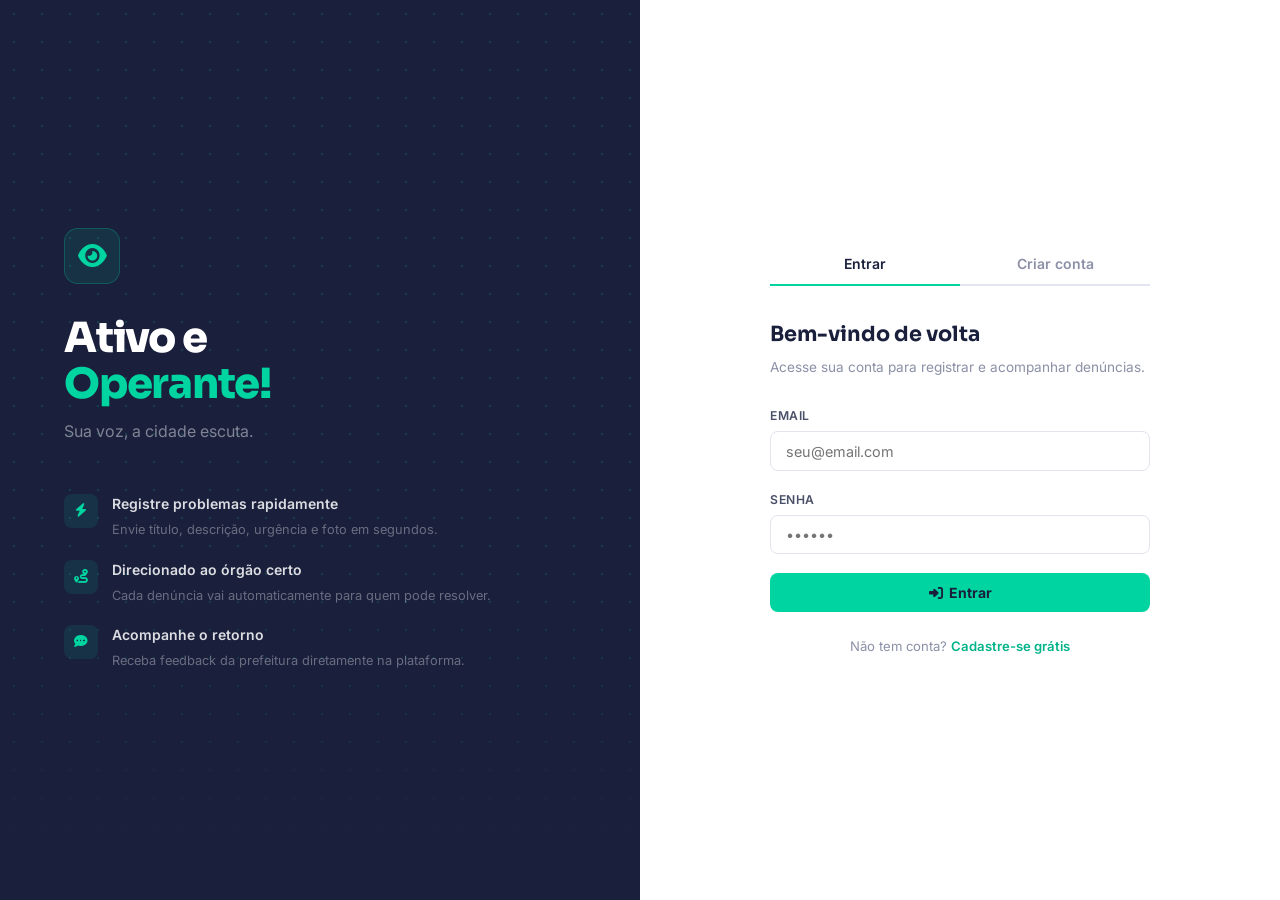
==== commit 71c7d47b: "style: refinando o css e html do projeto" ====
--- a/src/main/resources/static/admin.html
+++ b/src/main/resources/static/admin.html
@@ -13,14 +13,25 @@
     <div class="nav-container">
         <div class="logo">
             <i class="fas fa-eye"></i>
-            <span>Ativo e <em>Operante!</em> <span style="font-size:.7rem;font-weight:400;color:rgba(0,212,160,.6);margin-left:4px">ADMIN</span></span>
+            <span>Ativo e <em>Operante!</em></span>
         </div>
         <div class="nav-links">
-            <a onclick="mostrarSecaoAdmin('denuncias')"><i class="fas fa-database" style="margin-right:5px;font-size:.75rem"></i>Denúncias</a>
-            <a onclick="mostrarSecaoAdmin('orgaos')"><i class="fas fa-building" style="margin-right:5px;font-size:.75rem"></i>Órgãos</a>
-            <a onclick="mostrarSecaoAdmin('tipos')"><i class="fas fa-tags" style="margin-right:5px;font-size:.75rem"></i>Tipos</a>
+            <a onclick="mostrarSecaoAdmin('denuncias')"><i class="fas fa-database" style="font-size:.7rem;margin-right:4px"></i>Denúncias</a>
+            <a onclick="mostrarSecaoAdmin('orgaos')"><i class="fas fa-building" style="font-size:.7rem;margin-right:4px"></i>Órgãos</a>
+            <a onclick="mostrarSecaoAdmin('tipos')"><i class="fas fa-tags" style="font-size:.7rem;margin-right:4px"></i>Tipos</a>
             <button class="btn-logout" onclick="logout()"><i class="fas fa-sign-out-alt" style="margin-right:5px"></i>Sair</button>
         </div>
+    </div>
+</div>
+
+<!-- Welcome banner -->
+<div class="welcome-banner">
+    <div class="welcome-banner-inner">
+        <span>Painel administrativo —</span>
+        <strong id="welcomeEmail"></strong>
+        <span class="welcome-badge" style="background:rgba(240,68,56,.1);border-color:rgba(240,68,56,.2);color:#c0392b">
+            <i class="fas fa-circle" style="font-size:.4rem"></i>Admin
+        </span>
     </div>
 </div>
 
@@ -28,7 +39,6 @@
     <div id="globalAlert" class="alert"></div>
     <div id="loading" class="loading hidden"><i class="fas fa-spinner"></i><span>Carregando...</span></div>
 
-    <!-- Estatísticas -->
     <div class="stats-grid" id="statsGrid"></div>
 
     <!-- Todas Denúncias -->
@@ -43,30 +53,34 @@
     <div id="secaoAdminOrgaos" class="secao-admin hidden">
         <div class="card">
             <h2><i class="fas fa-building"></i> Gerenciar órgãos</h2>
-            <form id="formOrgao">
-                <div class="form-group">
+            <form id="formOrgao" style="display:flex;gap:.75rem;align-items:flex-end">
+                <div class="form-group" style="flex:1;margin:0">
                     <label>Nome do órgão</label>
                     <input type="text" id="orgaoNome" placeholder="Ex: Secretaria de Infraestrutura" required>
                 </div>
-                <button type="submit" class="btn-primary"><i class="fas fa-plus" style="margin-right:7px"></i>Adicionar órgão</button>
+                <button type="submit" class="btn-primary" style="white-space:nowrap;height:42px">
+                    <i class="fas fa-plus"></i> Adicionar
+                </button>
             </form>
-            <hr style="margin: 1.5rem 0;">
+            <hr style="margin:1.5rem 0">
             <div id="orgaosList"></div>
         </div>
     </div>
 
-    <!-- Tipos de Problema -->
+    <!-- Tipos -->
     <div id="secaoAdminTipos" class="secao-admin hidden">
         <div class="card">
             <h2><i class="fas fa-tags"></i> Gerenciar tipos de problema</h2>
-            <form id="formTipo">
-                <div class="form-group">
+            <form id="formTipo" style="display:flex;gap:.75rem;align-items:flex-end">
+                <div class="form-group" style="flex:1;margin:0">
                     <label>Nome do tipo</label>
                     <input type="text" id="tipoNome" placeholder="Ex: Iluminação pública, Buraco na via..." required>
                 </div>
-                <button type="submit" class="btn-primary"><i class="fas fa-plus" style="margin-right:7px"></i>Adicionar tipo</button>
+                <button type="submit" class="btn-primary" style="white-space:nowrap;height:42px">
+                    <i class="fas fa-plus"></i> Adicionar
+                </button>
             </form>
-            <hr style="margin: 1.5rem 0;">
+            <hr style="margin:1.5rem 0">
             <div id="tiposList"></div>
         </div>
     </div>
@@ -88,6 +102,7 @@
         authToken = savedToken;
         userEmail = savedEmail;
         userNivel = 'administrador';
+        document.getElementById('welcomeEmail').textContent = savedEmail;
         carregarDashboardAdmin();
     }
 </script>
--- a/src/main/resources/static/css/style.css
+++ b/src/main/resources/static/css/style.css
@@ -1,6 +1,5 @@
 @import url('https://fonts.googleapis.com/css2?family=Sora:wght@400;600;700;800&family=Inter:wght@300;400;500;600&display=swap');
 
-/* ── Reset & Base ── */
 *, *::before, *::after { margin: 0; padding: 0; box-sizing: border-box; }
 
 :root {
@@ -9,7 +8,7 @@
   --navy-soft: #2e3660;
   --accent:    #00d4a0;
   --accent-dim:#00b389;
-  --accent-bg: rgba(0, 212, 160, 0.08);
+  --accent-bg: rgba(0,212,160,.08);
   --text-1:    #0f1123;
   --text-2:    #4a5068;
   --text-3:    #8b90a7;
@@ -19,7 +18,6 @@
   --border:    #e2e4f0;
   --red:       #f04438;
   --orange:    #f79009;
-  --yellow:    #eacd47;
   --green-mid: #12b76a;
   --blue:      #2e6ee6;
   --radius-sm: 8px;
@@ -27,7 +25,7 @@
   --radius-lg: 20px;
   --shadow-sm: 0 1px 4px rgba(26,31,60,.06);
   --shadow-md: 0 4px 20px rgba(26,31,60,.10);
-  --shadow-lg: 0 12px 48px rgba(26,31,60,.14);
+  --shadow-lg: 0 12px 48px rgba(26,31,60,.16);
 }
 
 html { scroll-behavior: smooth; }
@@ -41,7 +39,211 @@
   line-height: 1.6;
 }
 
-/* ── Header ── */
+/* ─────────────────────────────────────────
+   LOGIN PAGE — split layout
+───────────────────────────────────────── */
+body.login-page {
+  background: var(--navy);
+  display: grid;
+  grid-template-columns: 1fr 1fr;
+  min-height: 100vh;
+}
+
+/* Left panel — brand */
+.login-left {
+  background: var(--navy);
+  display: flex;
+  flex-direction: column;
+  justify-content: center;
+  padding: 4rem;
+  position: relative;
+  overflow: hidden;
+}
+
+/* dot-grid signature element */
+.login-left::before {
+  content: '';
+  position: absolute;
+  inset: 0;
+  background-image: radial-gradient(rgba(0,212,160,.18) 1px, transparent 1px);
+  background-size: 28px 28px;
+  pointer-events: none;
+}
+
+/* bottom fade on the grid */
+.login-left::after {
+  content: '';
+  position: absolute;
+  bottom: 0; left: 0; right: 0;
+  height: 40%;
+  background: linear-gradient(to top, var(--navy), transparent);
+  pointer-events: none;
+}
+
+.login-brand {
+  position: relative;
+  z-index: 1;
+}
+
+.login-brand-icon {
+  width: 56px;
+  height: 56px;
+  background: rgba(0,212,160,.1);
+  border: 1.5px solid rgba(0,212,160,.25);
+  border-radius: var(--radius-md);
+  display: flex;
+  align-items: center;
+  justify-content: center;
+  margin-bottom: 2rem;
+}
+
+.login-brand-icon i {
+  font-size: 1.6rem;
+  color: var(--accent);
+}
+
+.login-brand h1 {
+  font-family: 'Sora', sans-serif;
+  font-size: 2.6rem;
+  font-weight: 800;
+  color: #fff;
+  line-height: 1.1;
+  letter-spacing: -.03em;
+  margin-bottom: .75rem;
+}
+
+.login-brand h1 span { color: var(--accent); }
+
+.login-brand .tagline {
+  font-size: 1rem;
+  color: rgba(255,255,255,.45);
+  margin-bottom: 3rem;
+  font-weight: 400;
+}
+
+.login-features {
+  display: flex;
+  flex-direction: column;
+  gap: 1.1rem;
+}
+
+.login-feature {
+  display: flex;
+  align-items: flex-start;
+  gap: .9rem;
+}
+
+.login-feature-icon {
+  width: 34px;
+  height: 34px;
+  min-width: 34px;
+  background: rgba(0,212,160,.1);
+  border-radius: var(--radius-sm);
+  display: flex;
+  align-items: center;
+  justify-content: center;
+  margin-top: 1px;
+}
+
+.login-feature-icon i {
+  font-size: .85rem;
+  color: var(--accent);
+}
+
+.login-feature-text strong {
+  display: block;
+  font-size: .875rem;
+  font-weight: 600;
+  color: rgba(255,255,255,.85);
+  margin-bottom: .1rem;
+}
+
+.login-feature-text span {
+  font-size: .8rem;
+  color: rgba(255,255,255,.35);
+  line-height: 1.4;
+}
+
+/* Right panel — form */
+.login-right {
+  background: var(--surface);
+  display: flex;
+  flex-direction: column;
+  justify-content: center;
+  padding: 4rem;
+}
+
+.login-right-inner {
+  max-width: 380px;
+  width: 100%;
+  margin: 0 auto;
+}
+
+.login-right-inner #globalAlert { margin-bottom: 1rem; }
+
+/* Tabs: Login / Cadastro */
+.auth-tabs {
+  display: flex;
+  border-bottom: 2px solid var(--border);
+  margin-bottom: 2rem;
+}
+
+.auth-tab {
+  flex: 1;
+  background: none;
+  border: none;
+  padding: .75rem 0;
+  font-family: 'Inter', sans-serif;
+  font-size: .875rem;
+  font-weight: 600;
+  color: var(--text-3);
+  cursor: pointer;
+  border-bottom: 2px solid transparent;
+  margin-bottom: -2px;
+  transition: color .2s, border-color .2s;
+}
+
+.auth-tab.active {
+  color: var(--navy);
+  border-bottom-color: var(--accent);
+}
+
+.auth-panel { display: none; }
+.auth-panel.active { display: block; }
+
+.auth-panel h2 {
+  font-family: 'Sora', sans-serif;
+  font-size: 1.3rem;
+  font-weight: 700;
+  color: var(--navy);
+  margin-bottom: .35rem;
+}
+
+.auth-panel p.auth-sub {
+  font-size: .85rem;
+  color: var(--text-3);
+  margin-bottom: 1.75rem;
+}
+
+.auth-footer {
+  text-align: center;
+  margin-top: 1.5rem;
+  font-size: .82rem;
+  color: var(--text-3);
+}
+
+.auth-footer a {
+  color: var(--accent-dim);
+  font-weight: 600;
+  text-decoration: none;
+  cursor: pointer;
+}
+
+.auth-footer a:hover { text-decoration: underline; }
+
+/* ─────────────────────────────────────────
+   HEADER
+───────────────────────────────────────── */
 .header {
   background: var(--navy);
   position: sticky;
@@ -53,7 +255,7 @@
 .nav-container {
   max-width: 1200px;
   margin: 0 auto;
-  padding: .9rem 2rem;
+  padding: .85rem 2rem;
   display: flex;
   justify-content: space-between;
   align-items: center;
@@ -64,71 +266,109 @@
   align-items: center;
   gap: 10px;
   font-family: 'Sora', sans-serif;
-  font-size: 1.15rem;
+  font-size: 1.1rem;
   font-weight: 700;
   color: #fff;
   letter-spacing: -.01em;
-}
-
-.logo i {
-  color: var(--accent);
-  font-size: 1.4rem;
-}
-
-.logo span em {
-  font-style: normal;
-  color: var(--accent);
-}
+  text-decoration: none;
+}
+
+.logo i { color: var(--accent); font-size: 1.3rem; }
+.logo em { font-style: normal; color: var(--accent); }
 
 .nav-links {
   display: flex;
-  gap: .25rem;
+  gap: .15rem;
   align-items: center;
 }
 
 .nav-links a {
   text-decoration: none;
-  color: rgba(255,255,255,.65);
-  font-size: .875rem;
+  color: rgba(255,255,255,.6);
+  font-size: .85rem;
   font-weight: 500;
-  padding: .45rem .9rem;
+  padding: .45rem .85rem;
   border-radius: var(--radius-sm);
   cursor: pointer;
   transition: color .2s, background .2s;
 }
 
-.nav-links a:hover {
-  color: #fff;
-  background: rgba(255,255,255,.08);
-}
+.nav-links a:hover { color: #fff; background: rgba(255,255,255,.08); }
 
 .btn-logout {
   background: transparent;
-  color: rgba(255,255,255,.55);
-  border: 1px solid rgba(255,255,255,.18);
-  padding: .4rem 1rem;
-  border-radius: var(--radius-sm);
-  cursor: pointer;
-  font-size: .875rem;
+  color: rgba(255,255,255,.5);
+  border: 1px solid rgba(255,255,255,.15);
+  padding: .4rem .9rem;
+  border-radius: var(--radius-sm);
+  cursor: pointer;
+  font-size: .85rem;
   font-weight: 500;
+  font-family: 'Inter', sans-serif;
   transition: all .2s;
-  margin-left: .5rem;
+  margin-left: .4rem;
 }
 
 .btn-logout:hover {
-  background: rgba(240,68,56,.15);
-  border-color: rgba(240,68,56,.4);
+  background: rgba(240,68,56,.12);
+  border-color: rgba(240,68,56,.35);
   color: #fca5a5;
 }
 
-/* ── Page wrapper ── */
+/* Welcome banner */
+.welcome-banner {
+  background: var(--navy);
+  padding: .6rem 2rem;
+  border-bottom: 1px solid rgba(255,255,255,.05);
+}
+
+.welcome-banner-inner {
+  max-width: 1200px;
+  margin: 0 auto;
+  display: flex;
+  align-items: center;
+  gap: .5rem;
+}
+
+.welcome-banner span {
+  font-size: .78rem;
+  color: rgba(255,255,255,.38);
+}
+
+.welcome-banner strong {
+  font-size: .78rem;
+  color: rgba(255,255,255,.6);
+  font-weight: 500;
+}
+
+.welcome-badge {
+  display: inline-flex;
+  align-items: center;
+  gap: 5px;
+  background: rgba(0,212,160,.1);
+  border: 1px solid rgba(0,212,160,.2);
+  color: var(--accent);
+  font-size: .7rem;
+  font-weight: 700;
+  padding: .15rem .55rem;
+  border-radius: 99px;
+  letter-spacing: .04em;
+  text-transform: uppercase;
+  margin-left: auto;
+}
+
+/* ─────────────────────────────────────────
+   MAIN CONTAINER
+───────────────────────────────────────── */
 .container {
   max-width: 1200px;
   margin: 0 auto;
   padding: 2rem 2rem 4rem;
 }
 
-/* ── Cards ── */
+/* ─────────────────────────────────────────
+   CARDS
+───────────────────────────────────────── */
 .card {
   background: var(--surface);
   border-radius: var(--radius-lg);
@@ -140,24 +380,32 @@
 
 .card h2 {
   font-family: 'Sora', sans-serif;
-  font-size: 1.15rem;
+  font-size: 1.1rem;
   font-weight: 700;
   color: var(--navy);
   margin-bottom: 1.5rem;
   display: flex;
   align-items: center;
-  gap: 10px;
-}
-
-.card h2 i { color: var(--accent); }
-
-/* ── Forms ── */
-.form-group { margin-bottom: 1.25rem; }
+  gap: 9px;
+}
+
+.card h2 i { color: var(--accent); font-size: 1rem; }
+
+/* ─────────────────────────────────────────
+   FORMS
+───────────────────────────────────────── */
+.form-group { margin-bottom: 1.15rem; }
+
+.form-row {
+  display: grid;
+  grid-template-columns: 1fr 1fr;
+  gap: 1rem;
+}
 
 label {
   display: block;
-  margin-bottom: .4rem;
-  font-size: .8rem;
+  margin-bottom: .35rem;
+  font-size: .76rem;
   font-weight: 600;
   color: var(--text-2);
   text-transform: uppercase;
@@ -166,7 +414,7 @@
 
 input, select, textarea {
   width: 100%;
-  padding: .7rem 1rem;
+  padding: .65rem .95rem;
   border: 1.5px solid var(--border);
   border-radius: var(--radius-sm);
   font-size: .9rem;
@@ -174,90 +422,100 @@
   color: var(--text-1);
   background: var(--surface);
   transition: border-color .2s, box-shadow .2s;
+  appearance: none;
 }
 
 input:focus, select:focus, textarea:focus {
   outline: none;
   border-color: var(--accent);
-  box-shadow: 0 0 0 3px rgba(0,212,160,.12);
-}
-
-textarea {
-  resize: vertical;
-  min-height: 100px;
-}
+  box-shadow: 0 0 0 3px rgba(0,212,160,.1);
+}
+
+textarea { resize: vertical; min-height: 95px; }
 
 input[type="file"] {
   padding: .55rem .8rem;
   background: var(--surface-2);
   cursor: pointer;
-}
-
-/* ── Buttons ── */
+  color: var(--text-2);
+}
+
+select {
+  background-image: url("data:image/svg+xml,%3Csvg xmlns='http://www.w3.org/2000/svg' width='12' height='12' viewBox='0 0 24 24' fill='none' stroke='%238b90a7' stroke-width='2'%3E%3Cpath d='M6 9l6 6 6-6'/%3E%3C/svg%3E");
+  background-repeat: no-repeat;
+  background-position: right .85rem center;
+  padding-right: 2.5rem;
+}
+
+/* ─────────────────────────────────────────
+   BUTTONS
+───────────────────────────────────────── */
 .btn-primary {
   background: var(--accent);
   color: var(--navy);
   border: none;
-  padding: .7rem 1.5rem;
-  border-radius: var(--radius-sm);
-  font-size: .9rem;
+  padding: .7rem 1.4rem;
+  border-radius: var(--radius-sm);
+  font-size: .875rem;
   font-weight: 700;
   font-family: 'Inter', sans-serif;
   cursor: pointer;
   transition: background .2s, transform .15s, box-shadow .2s;
-  letter-spacing: .01em;
+  display: inline-flex;
+  align-items: center;
+  gap: 6px;
 }
 
 .btn-primary:hover {
   background: var(--accent-dim);
   transform: translateY(-1px);
-  box-shadow: 0 4px 14px rgba(0,212,160,.35);
+  box-shadow: 0 4px 16px rgba(0,212,160,.3);
 }
 
 .btn-danger {
   background: transparent;
   color: var(--red);
-  border: 1.5px solid rgba(240,68,56,.3);
-  padding: .45rem 1rem;
-  border-radius: var(--radius-sm);
-  cursor: pointer;
-  font-size: .85rem;
+  border: 1.5px solid rgba(240,68,56,.25);
+  padding: .4rem .9rem;
+  border-radius: var(--radius-sm);
+  cursor: pointer;
+  font-size: .82rem;
   font-weight: 600;
   font-family: 'Inter', sans-serif;
   transition: all .2s;
-}
-
-.btn-danger:hover {
-  background: rgba(240,68,56,.08);
-  border-color: var(--red);
-}
+  display: inline-flex;
+  align-items: center;
+  gap: 5px;
+}
+
+.btn-danger:hover { background: rgba(240,68,56,.07); border-color: var(--red); }
 
 .btn-info {
   background: transparent;
   color: var(--blue);
-  border: 1.5px solid rgba(46,110,230,.3);
-  padding: .45rem 1rem;
-  border-radius: var(--radius-sm);
-  cursor: pointer;
-  font-size: .85rem;
+  border: 1.5px solid rgba(46,110,230,.25);
+  padding: .4rem .9rem;
+  border-radius: var(--radius-sm);
+  cursor: pointer;
+  font-size: .82rem;
   font-weight: 600;
   font-family: 'Inter', sans-serif;
   transition: all .2s;
-}
-
-.btn-info:hover {
-  background: rgba(46,110,230,.08);
-  border-color: var(--blue);
-}
+  display: inline-flex;
+  align-items: center;
+  gap: 5px;
+}
+
+.btn-info:hover { background: rgba(46,110,230,.07); border-color: var(--blue); }
 
 .btn-secondary {
   background: transparent;
   color: var(--text-2);
   border: 1.5px solid var(--border);
-  padding: .45rem 1rem;
-  border-radius: var(--radius-sm);
-  cursor: pointer;
-  font-size: .85rem;
+  padding: .4rem .9rem;
+  border-radius: var(--radius-sm);
+  cursor: pointer;
+  font-size: .82rem;
   font-weight: 600;
   font-family: 'Inter', sans-serif;
   transition: all .2s;
@@ -265,51 +523,55 @@
 
 .btn-secondary:hover { background: var(--surface-2); }
 
-/* ── Urgência badges ── */
+/* ─────────────────────────────────────────
+   URGÊNCIA BADGES
+───────────────────────────────────────── */
 .urgencia {
   display: inline-flex;
   align-items: center;
   gap: 5px;
-  padding: .25rem .75rem;
+  padding: .22rem .7rem;
   border-radius: 99px;
-  font-size: .75rem;
+  font-size: .72rem;
   font-weight: 700;
   letter-spacing: .04em;
   text-transform: uppercase;
-  margin-bottom: .75rem;
+  margin-bottom: .7rem;
 }
 
 .urgencia::before {
   content: '';
-  width: 6px;
-  height: 6px;
+  width: 5px; height: 5px;
   border-radius: 50%;
   background: currentColor;
-  opacity: .7;
-}
-
-.urgencia-1 { background: rgba(18,183,106,.12); color: #0a7a48; }
-.urgencia-2 { background: rgba(18,183,106,.18); color: #0d9a59; }
-.urgencia-3 { background: rgba(247,144,9,.12);  color: #b45309; }
-.urgencia-4 { background: rgba(240,68,56,.12);  color: #c0392b; }
-.urgencia-5 { background: rgba(240,68,56,.2);   color: #991b1b; }
-
-/* ── Denuncia cards grid ── */
+}
+
+.urgencia-1 { background: rgba(18,183,106,.1);  color: #0a7a48; }
+.urgencia-2 { background: rgba(18,183,106,.16); color: #0d9a59; }
+.urgencia-3 { background: rgba(247,144,9,.1);   color: #b45309; }
+.urgencia-4 { background: rgba(240,68,56,.1);   color: #c0392b; }
+.urgencia-5 { background: rgba(240,68,56,.18);  color: #991b1b; }
+
+/* ─────────────────────────────────────────
+   DENÚNCIA CARDS GRID
+───────────────────────────────────────── */
 .denuncias-grid {
   display: grid;
-  grid-template-columns: repeat(auto-fill, minmax(340px, 1fr));
-  gap: 1.25rem;
-  margin-top: 1rem;
+  grid-template-columns: repeat(auto-fill, minmax(330px, 1fr));
+  gap: 1.1rem;
+  margin-top: .75rem;
 }
 
 .denuncia-card {
   background: var(--surface);
   border-radius: var(--radius-md);
-  padding: 1.4rem 1.4rem 1.4rem 1.6rem;
+  padding: 1.35rem 1.35rem 1.1rem 1.5rem;
   border: 1px solid var(--border);
   border-left: 4px solid var(--accent);
   box-shadow: var(--shadow-sm);
-  transition: transform .25s, box-shadow .25s;
+  transition: transform .22s, box-shadow .22s;
+  display: flex;
+  flex-direction: column;
 }
 
 .denuncia-card:hover {
@@ -319,69 +581,76 @@
 
 .denuncia-titulo {
   font-family: 'Sora', sans-serif;
-  font-size: 1rem;
+  font-size: .975rem;
   font-weight: 700;
-  margin-bottom: .35rem;
+  margin-bottom: .3rem;
   color: var(--navy);
-  line-height: 1.35;
+  line-height: 1.3;
 }
 
 .denuncia-descricao {
   color: var(--text-2);
-  font-size: .875rem;
+  font-size: .85rem;
   line-height: 1.6;
-  margin-bottom: .75rem;
+  flex: 1;
 }
 
 .denuncia-meta {
-  font-size: .78rem;
+  font-size: .76rem;
   color: var(--text-3);
-  margin-top: .75rem;
+  margin-top: .85rem;
   padding-top: .75rem;
   border-top: 1px solid var(--surface-3);
   display: flex;
   flex-wrap: wrap;
-  gap: .5rem 1.25rem;
-}
-
-.denuncia-meta div strong { color: var(--text-2); }
-
-.denuncia-foto {
-  margin-top: .75rem;
-  border-radius: var(--radius-sm);
-  overflow: hidden;
-}
+  gap: .4rem 1.1rem;
+}
+
+.denuncia-meta div strong { color: var(--text-2); font-weight: 500; }
+
+.denuncia-actions {
+  display: flex;
+  gap: .5rem;
+  margin-top: 1rem;
+  padding-top: .85rem;
+  border-top: 1px solid var(--surface-3);
+}
+
+.denuncia-foto { margin-top: .75rem; }
 
 .denuncia-foto img {
   width: 100%;
-  max-height: 160px;
+  max-height: 150px;
   object-fit: cover;
   border-radius: var(--radius-sm);
   cursor: pointer;
   transition: opacity .2s;
-}
-
-.denuncia-foto img:hover { opacity: .88; }
+  border: 1px solid var(--border);
+}
+
+.denuncia-foto img:hover { opacity: .85; }
 
 .feedback {
-  background: rgba(46,110,230,.06);
-  border: 1px solid rgba(46,110,230,.15);
+  background: rgba(46,110,230,.05);
+  border: 1px solid rgba(46,110,230,.12);
   border-left: 3px solid var(--blue);
-  padding: .75rem 1rem;
+  padding: .7rem .9rem;
   border-radius: var(--radius-sm);
   margin-top: .75rem;
-  font-size: .85rem;
+  font-size: .83rem;
   color: var(--text-2);
 }
 
-.feedback strong { color: var(--blue); }
-.feedback p { margin-top: .25rem; }
-.feedback small { color: var(--text-3); font-size: .75rem; }
-
-/* ── Stats grid ── */
+.feedback strong { color: var(--blue); font-size: .78rem; text-transform: uppercase; letter-spacing: .04em; }
+.feedback p { margin-top: .2rem; }
+.feedback small { color: var(--text-3); font-size: .74rem; display: block; margin-top: .2rem; }
+
+/* ─────────────────────────────────────────
+   STATS GRID
+───────────────────────────────────────── */
 .stats-grid {
   display: grid;
-  grid-template-columns: repeat(auto-fit, minmax(200px, 1fr));
+  grid-template-columns: repeat(auto-fit, minmax(190px, 1fr));
   gap: 1rem;
   margin-bottom: 1.5rem;
 }
@@ -389,25 +658,25 @@
 .stat-card {
   background: var(--navy);
   color: white;
-  padding: 1.5rem;
+  padding: 1.4rem 1.5rem;
   border-radius: var(--radius-md);
   position: relative;
   overflow: hidden;
-}
-
-.stat-card::after {
+  border: 1px solid rgba(255,255,255,.05);
+}
+
+.stat-card::before {
   content: '';
   position: absolute;
-  top: -20px;
-  right: -20px;
-  width: 80px;
-  height: 80px;
+  top: -16px; right: -16px;
+  width: 70px; height: 70px;
   border-radius: 50%;
-  background: rgba(0,212,160,.12);
+  background: rgba(0,212,160,.1);
+  pointer-events: none;
 }
 
 .stat-card i {
-  font-size: 1.4rem;
+  font-size: 1.25rem;
   margin-bottom: .5rem;
   display: block;
   color: var(--accent);
@@ -415,54 +684,49 @@
 
 .stat-card .number {
   font-family: 'Sora', sans-serif;
-  font-size: 2.25rem;
+  font-size: 2rem;
   font-weight: 800;
   line-height: 1;
-  margin-bottom: .25rem;
+  margin-bottom: .2rem;
 }
 
 .stat-card .label {
-  font-size: .8rem;
-  opacity: .65;
+  font-size: .75rem;
+  opacity: .55;
   font-weight: 500;
   text-transform: uppercase;
-  letter-spacing: .04em;
-}
-
-/* ── Alerts ── */
+  letter-spacing: .05em;
+}
+
+/* ─────────────────────────────────────────
+   ALERTS
+───────────────────────────────────────── */
 .alert {
-  padding: .85rem 1.1rem;
+  padding: .8rem 1rem;
   border-radius: var(--radius-sm);
   margin-bottom: 1rem;
   display: none;
-  font-size: .875rem;
+  font-size: .85rem;
   font-weight: 500;
-  animation: slideIn .25s ease;
+  animation: slideIn .22s ease;
 }
 
 @keyframes slideIn {
-  from { transform: translateY(-10px); opacity: 0; }
-  to   { transform: translateY(0);     opacity: 1; }
-}
-
-.alert-success {
-  background: rgba(18,183,106,.1);
-  color: #0a7a48;
-  border: 1px solid rgba(18,183,106,.25);
-}
-
-.alert-error {
-  background: rgba(240,68,56,.08);
-  color: #991b1b;
-  border: 1px solid rgba(240,68,56,.2);
-}
-
-/* ── Modal ── */
+  from { transform: translateY(-8px); opacity: 0; }
+  to   { transform: translateY(0);    opacity: 1; }
+}
+
+.alert-success { background: rgba(18,183,106,.1);  color: #0a7a48; border: 1px solid rgba(18,183,106,.2); }
+.alert-error   { background: rgba(240,68,56,.08);  color: #991b1b; border: 1px solid rgba(240,68,56,.18); }
+
+/* ─────────────────────────────────────────
+   MODAL
+───────────────────────────────────────── */
 .modal {
   display: none;
   position: fixed;
   inset: 0;
-  background: rgba(15,17,35,.55);
+  background: rgba(15,17,35,.6);
   backdrop-filter: blur(4px);
   z-index: 2000;
   justify-content: center;
@@ -476,244 +740,135 @@
   background: var(--surface);
   padding: 2rem;
   border-radius: var(--radius-lg);
-  max-width: 480px;
+  max-width: 460px;
   width: 90%;
   box-shadow: var(--shadow-lg);
-  animation: slideUp .25s ease;
+  animation: slideUp .22s ease;
 }
 
 @keyframes slideUp {
-  from { transform: translateY(24px); opacity: 0; }
+  from { transform: translateY(20px); opacity: 0; }
   to   { transform: translateY(0);    opacity: 1; }
 }
 
 .modal-content h3 {
   font-family: 'Sora', sans-serif;
-  font-size: 1.1rem;
+  font-size: 1.05rem;
   font-weight: 700;
   color: var(--navy);
   margin-bottom: 1.25rem;
 }
 
-.modal-buttons { display: flex; gap: .75rem; margin-top: 1rem; }
-
-/* ── Loading ── */
+.modal-buttons { display: flex; gap: .65rem; margin-top: 1rem; }
+
+/* ─────────────────────────────────────────
+   LOADING
+───────────────────────────────────────── */
 .loading {
   text-align: center;
-  padding: 2rem;
+  padding: 2.5rem 2rem;
   color: var(--text-3);
-  font-size: .875rem;
+  font-size: .85rem;
+  display: flex;
+  flex-direction: column;
+  align-items: center;
+  gap: .5rem;
 }
 
 .loading i {
-  font-size: 1.5rem;
+  font-size: 1.4rem;
   color: var(--accent);
-  animation: spin .8s linear infinite;
-  display: block;
-  margin-bottom: .5rem;
+  animation: spin .75s linear infinite;
 }
 
 @keyframes spin { to { transform: rotate(360deg); } }
 
-/* ── Range slider ── */
+/* ─────────────────────────────────────────
+   RANGE
+───────────────────────────────────────── */
+.range-row { display: flex; align-items: center; gap: .75rem; }
+
 input[type="range"] {
   -webkit-appearance: none;
   appearance: none;
-  width: calc(100% - 50px);
-  height: 5px;
+  flex: 1;
+  height: 4px;
   background: var(--surface-3);
   border-radius: 99px;
   border: none;
   box-shadow: none;
-  display: inline-block;
-  margin-right: 10px;
   padding: 0;
-  vertical-align: middle;
+  width: auto;
 }
 
 input[type="range"]::-webkit-slider-thumb {
   -webkit-appearance: none;
-  width: 18px;
-  height: 18px;
+  width: 17px; height: 17px;
   border-radius: 50%;
   background: var(--accent);
   cursor: pointer;
-  box-shadow: 0 0 0 3px rgba(0,212,160,.2);
+  box-shadow: 0 0 0 3px rgba(0,212,160,.18);
 }
 
 #urgenciaValue {
-  display: inline-block;
-  width: 36px;
+  min-width: 32px;
   text-align: center;
   font-weight: 700;
   color: var(--accent);
-  font-size: 1rem;
-  vertical-align: middle;
-}
-
-/* ── Login page specifics ── */
-body.login-page {
-  background: var(--navy);
-  display: flex;
-  align-items: center;
-  justify-content: center;
-}
-
-body.login-page .container {
-  padding: 1.5rem;
-  display: flex;
-  flex-direction: column;
-  align-items: center;
-  justify-content: center;
-  min-height: 100vh;
-  margin: 0 auto;
-}
-
-.login-hero {
-  text-align: center;
-  margin-bottom: 2rem;
-  color: white;
-}
-
-.login-hero .brand-icon {
-  width: 64px;
-  height: 64px;
-  background: var(--accent-bg);
-  border: 2px solid rgba(0,212,160,.3);
-  border-radius: var(--radius-md);
-  display: inline-flex;
-  align-items: center;
-  justify-content: center;
-  margin-bottom: 1.25rem;
-}
-
-.login-hero .brand-icon i {
-  font-size: 2rem;
-  color: var(--accent);
-}
-
-.login-hero h1 {
-  font-family: 'Sora', sans-serif;
-  font-size: 1.75rem;
-  font-weight: 800;
-  letter-spacing: -.02em;
-  color: white;
-}
-
-.login-hero h1 span { color: var(--accent); }
-
-.login-hero p {
-  color: rgba(255,255,255,.5);
-  font-size: .875rem;
-  margin-top: .4rem;
-}
-
-.login-card {
-  background: rgba(255,255,255,.04);
-  border: 1px solid rgba(255,255,255,.1);
-  border-radius: var(--radius-lg);
-  padding: 2rem;
-  width: 100%;
-  max-width: 400px;
-  backdrop-filter: blur(10px);
-}
-
-.login-card h2 {
-  font-family: 'Sora', sans-serif;
-  font-size: 1rem;
-  font-weight: 600;
-  color: rgba(255,255,255,.8);
-  margin-bottom: 1.5rem;
-  display: flex;
-  align-items: center;
-  gap: 8px;
-}
-
-.login-card label {
-  color: rgba(255,255,255,.5);
-}
-
-.login-card input {
-  background: rgba(255,255,255,.06);
-  border-color: rgba(255,255,255,.12);
-  color: white;
-}
-
-.login-card input::placeholder { color: rgba(255,255,255,.25); }
-
-.login-card input:focus {
-  border-color: var(--accent);
-  background: rgba(255,255,255,.08);
-}
-
-.login-card hr {
-  border: none;
-  border-top: 1px solid rgba(255,255,255,.08);
-  margin: 1.25rem 0;
-}
-
-.login-card p {
-  text-align: center;
-  font-size: .85rem;
-  color: rgba(255,255,255,.4);
-}
-
-.login-card a {
-  color: var(--accent);
-  text-decoration: none;
-  font-weight: 600;
-}
-
-.login-card a:hover { text-decoration: underline; }
-
-.login-card .btn-primary { width: 100%; justify-content: center; }
-
-.login-card #globalAlert { display: block; }
-.login-card .alert { display: none; }
-.login-card .alert-error, .login-card .alert-success { display: block; }
-
-/* ── Empty state ── */
+  font-size: .95rem;
+}
+
+/* ─────────────────────────────────────────
+   EMPTY STATE
+───────────────────────────────────────── */
 .empty-state {
   text-align: center;
-  padding: 3.5rem 2rem;
+  padding: 3rem 2rem;
   color: var(--text-3);
 }
 
-.empty-state i {
-  font-size: 3rem;
-  margin-bottom: 1rem;
-  display: block;
-  color: var(--surface-3);
-}
-
-.empty-state p { font-size: .9rem; }
-
-/* ── Divider ── */
+.empty-state i { font-size: 2.5rem; margin-bottom: .85rem; display: block; opacity: .4; }
+.empty-state p { font-size: .875rem; }
+
 hr {
   border: none;
   border-top: 1px solid var(--border);
 }
 
-/* ── Utility ── */
 .hidden { display: none !important; }
-.secao, .secao-admin { }
-
-/* ── Responsive ── */
+
+/* ─────────────────────────────────────────
+   RESPONSIVE
+───────────────────────────────────────── */
+@media (max-width: 900px) {
+  body.login-page {
+    grid-template-columns: 1fr;
+    background: var(--surface);
+  }
+
+  .login-left {
+    padding: 3rem 2rem 2.5rem;
+    min-height: auto;
+  }
+
+  .login-left::before { opacity: .5; }
+
+  .login-brand h1 { font-size: 2rem; }
+
+  .login-features { display: none; }
+
+  .login-right {
+    padding: 2.5rem 2rem 3rem;
+  }
+}
+
 @media (max-width: 768px) {
-  .nav-container {
-    padding: .75rem 1rem;
-    gap: .75rem;
-    flex-wrap: wrap;
-  }
-
-  .nav-links { gap: .1rem; }
-  .nav-links a { padding: .4rem .6rem; font-size: .8rem; }
-
+  .nav-container { padding: .75rem 1rem; flex-wrap: wrap; gap: .5rem; }
+  .nav-links { gap: 0; }
+  .nav-links a { padding: .4rem .55rem; font-size: .8rem; }
   .container { padding: 1rem 1rem 3rem; }
-
   .denuncias-grid { grid-template-columns: 1fr; }
-
-  .stats-grid { grid-template-columns: repeat(2, 1fr); }
-
+  .stats-grid { grid-template-columns: repeat(2,1fr); }
   .card { padding: 1.25rem; }
+  .form-row { grid-template-columns: 1fr; }
 }
